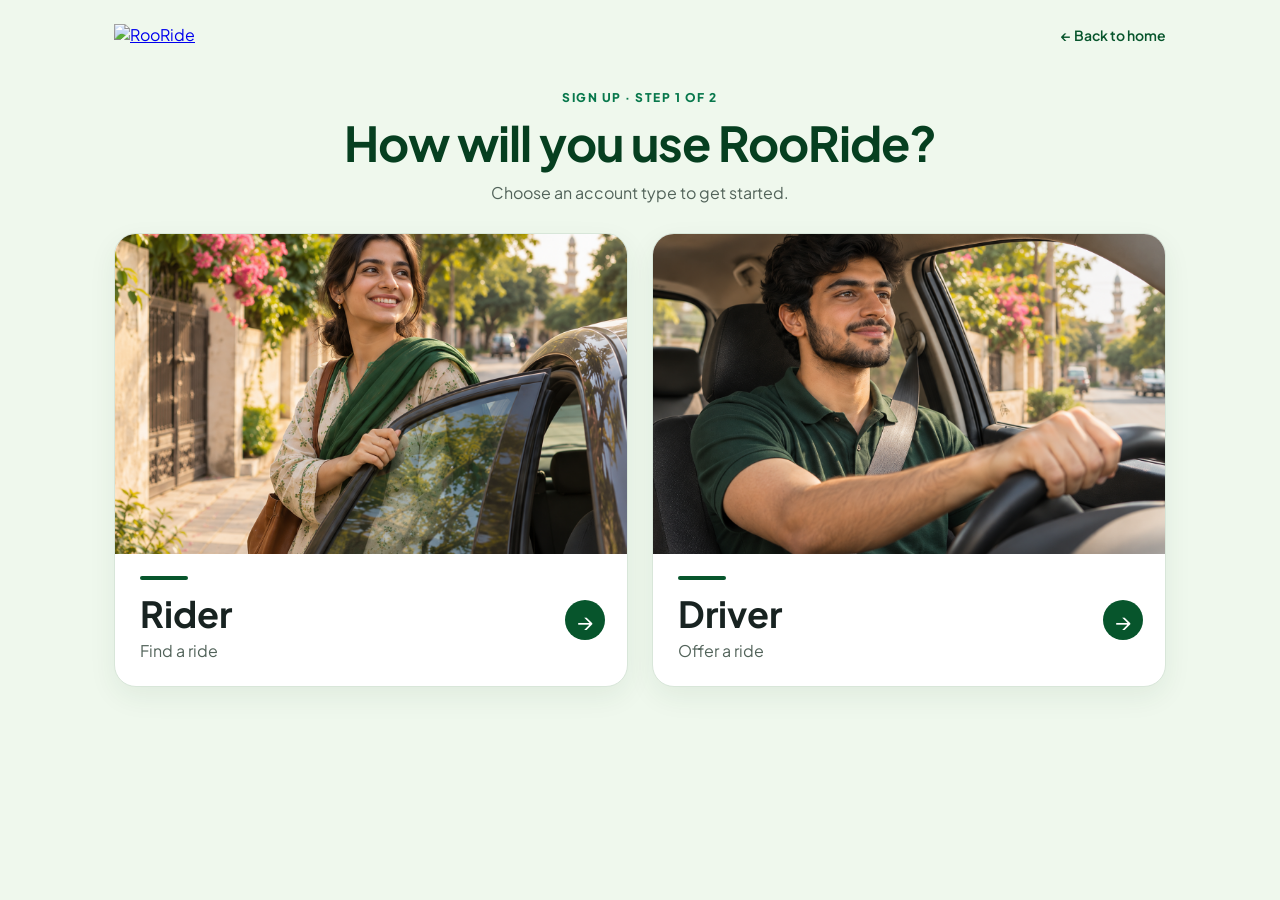
==== account-type.html @ 43229220 "Add files via upload" ====
<!doctype html>
<html lang="en">
<head>
  <meta charset="utf-8">
  <meta name="viewport" content="width=device-width, initial-scale=1">
  <meta name="color-scheme" content="light">
  <link rel="preconnect" href="https://fonts.googleapis.com">
  <link rel="preconnect" href="https://fonts.gstatic.com" crossorigin>
  <link href="https://fonts.googleapis.com/css2?family=Plus+Jakarta+Sans:wght@400;500;600;700;800&display=swap" rel="stylesheet">
  <title>Choose your account | RooRide</title>
  <link rel="stylesheet" href="account-type.css?v=5">
</head>
<body>
  <main class="page">
    <header class="top-bar">
      <a class="brand" href="index.html"><img src="logo(2).png" alt="RooRide"></a>
      <a class="back-home" href="index.html">← Back to home</a>
    </header>

    <p class="step">SIGN UP · STEP 1 OF 2</p>
    <h1>How will you use RooRide?</h1>
    <p class="intro">Choose an account type to get started.</p>

    <section class="account-cards">
      <a class="account-card" href="rider-signup.html">
        <img src="ChatGPT Image Nov 24, 2026, 09_56_59 PM-1.png" alt="Rider getting into a car">
        <div class="card-text">
          <span class="green-line"></span>
          <h2>Rider</h2>
          <p>Find a ride</p>
          <span class="card-arrow" aria-hidden="true">→</span>
        </div>
      </a>

      <a class="account-card" href="driver-signup.html">
        <img src="ChatGPT Image Nov 24, 2026, 09_57_01 PM-2.png" alt="Driver sitting in a car">
        <div class="card-text">
          <span class="green-line"></span>
          <h2>Driver</h2>
          <p>Offer a ride</p>
          <span class="card-arrow" aria-hidden="true">→</span>
        </div>
      </a>
    </section>
  </main>
</body>
</html>
---- account-type.css ----
/* Account type selection */
* { box-sizing: border-box; }
:root { color-scheme: light; }
body { margin: 0; min-height: 100vh; color: #182321; background: #eff8ed; font-family: 'Plus Jakarta Sans', Arial, sans-serif; }
.page { max-width: 1180px; margin: 0 auto; padding: 24px 5% 40px; }
.top-bar { display: flex; align-items: center; justify-content: space-between; gap: 12px; margin-bottom: clamp(24px, 5vh, 52px); }
.brand { display: inline-flex; align-items: center; }
.brand img { display: block; width: clamp(130px, 19vw, 220px); height: auto; }
.back-home { color: #07552c; font-size: 14px; font-weight: 600; text-decoration: none; }
.step { text-align: center; color: #08784c; font-size: 12px; font-weight: 800; letter-spacing: 1.5px; margin: 0 0 10px; }
h1 { color: #063f20; text-align: center; font-size: clamp(28px, 4vw, 48px); line-height: 1.15; letter-spacing: -1px; margin: 0; }
.intro { text-align: center; color: #52635a; margin: 12px 0 30px; font-size: 16px; }
.account-cards { display: grid; grid-template-columns: repeat(2, minmax(0, 1fr)); gap: 24px; }
.account-card { display: block; min-width: 0; overflow: hidden; border-radius: 22px; color: #182321; background: #fff; text-decoration: none; border: 1px solid #d8e6d9; box-shadow: 0 10px 28px #164c2b12; transition: transform .25s, box-shadow .25s, border-color .25s; }
.account-card img { display: block; width: 100%; aspect-ratio: 16 / 10; object-fit: cover; background: #dcece3; }
.card-text { position: relative; padding: 22px 64px 25px 25px; }
.green-line { display: block; width: 48px; height: 4px; border-radius: 6px; background: #07552c; }
.card-text h2 { margin: 11px 0 4px; font-size: clamp(25px, 3vw, 36px); }
.card-text p { margin: 0; color: #52635a; font-size: 16px; }
.card-arrow { position: absolute; right: 22px; top: 50%; transform: translateY(-50%); display: grid; place-items: center; width: 40px; height: 40px; border-radius: 50%; color: white; background: #07552c; font-size: 23px; }
@media (hover: hover) { .account-card:hover { transform: translateY(-5px); border-color: #08784c; box-shadow: 0 15px 30px #164c2b24; } }
a:focus-visible { outline: 3px solid #08784c; outline-offset: 4px; }
@media (max-width: 650px) {
  .page { padding: 18px 5% 30px; }
  .top-bar { margin-bottom: 26px; }
  .back-home { font-size: 12px; }
  .intro { font-size: 14px; margin-bottom: 22px; }
  .account-cards { grid-template-columns: minmax(0, 1fr); gap: 16px; max-width: 440px; margin: auto; }
  .account-card img { aspect-ratio: 16 / 9; }
  .card-text { padding: 14px 62px 16px 20px; }
  .card-text h2 { margin-top: 7px; }
  .card-arrow { right: 18px; }
}
@media (prefers-reduced-motion: reduce) { .account-card { transition: none; } }
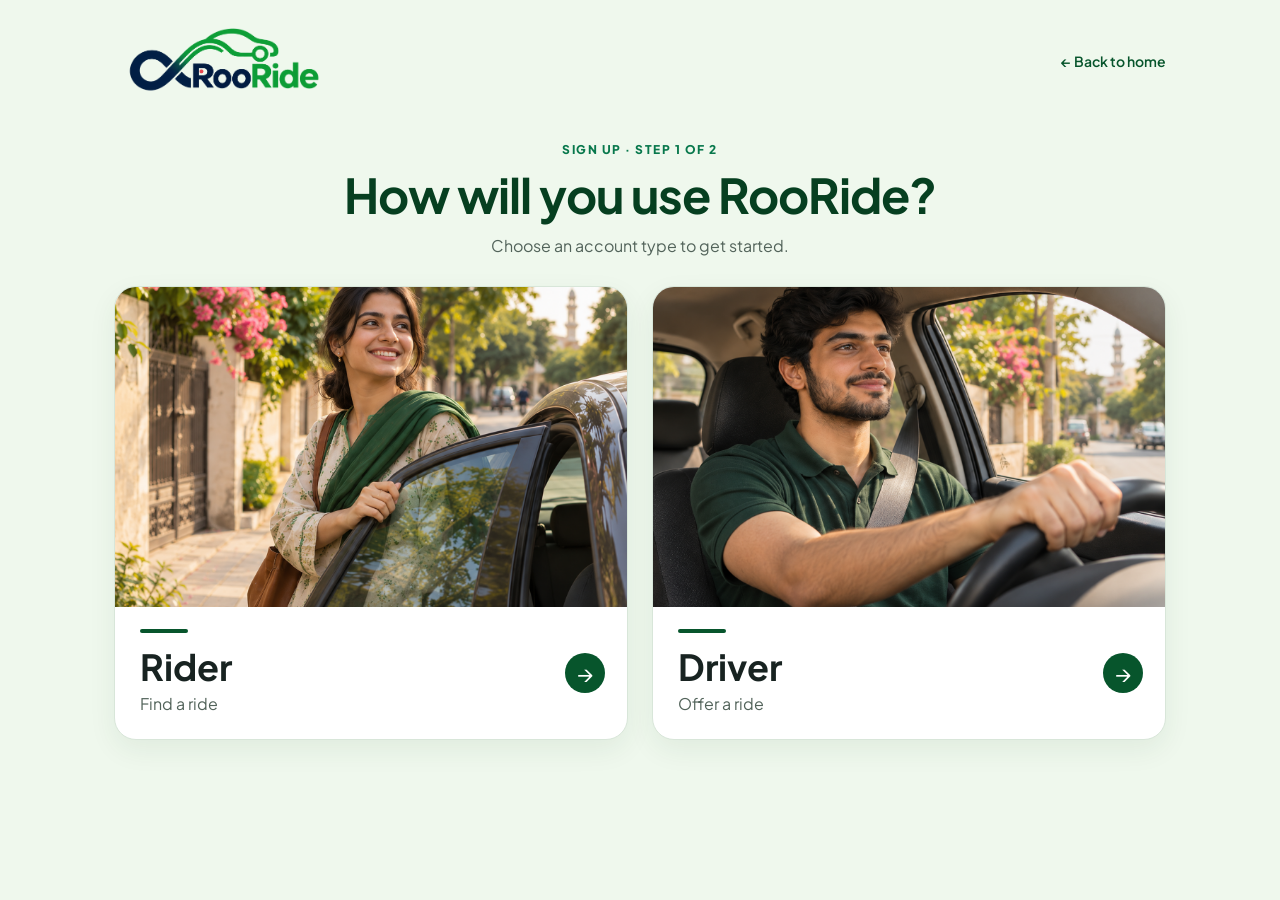
==== commit f696c8de: "Update logo image source in account-type.html" ====
--- a/account-type.html
+++ b/account-type.html
@@ -13,7 +13,7 @@
 <body>
   <main class="page">
     <header class="top-bar">
-      <a class="brand" href="index.html"><img src="logo(2).png" alt="RooRide"></a>
+      <a class="brand" href="index.html"><img src="logo.png" alt="RooRide"></a>
       <a class="back-home" href="index.html">← Back to home</a>
     </header>
 
@@ -44,4 +44,4 @@
     </section>
   </main>
 </body>
-</html>+</html>
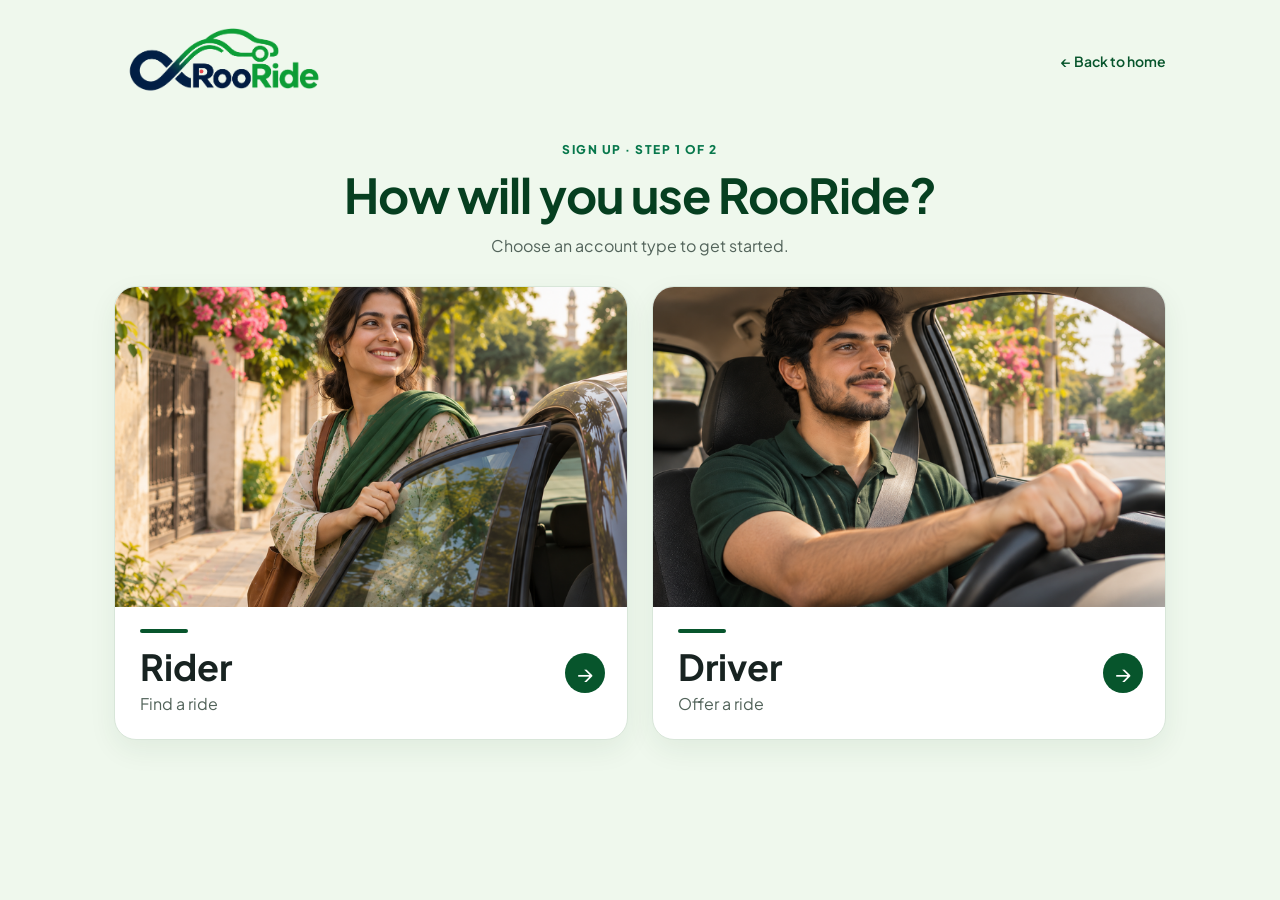
==== commit f3e19b5c: "Add files via upload" ====
--- a/account-type.html
+++ b/account-type.html
@@ -13,7 +13,7 @@
 <body>
   <main class="page">
     <header class="top-bar">
-      <a class="brand" href="index.html"><img src="logo.png" alt="RooRide"></a>
+      <a class="brand" href="index.html"><img src="/logo.png" alt="RooRide"></a>
       <a class="back-home" href="index.html">← Back to home</a>
     </header>
 
@@ -44,4 +44,4 @@
     </section>
   </main>
 </body>
-</html>
+</html>
